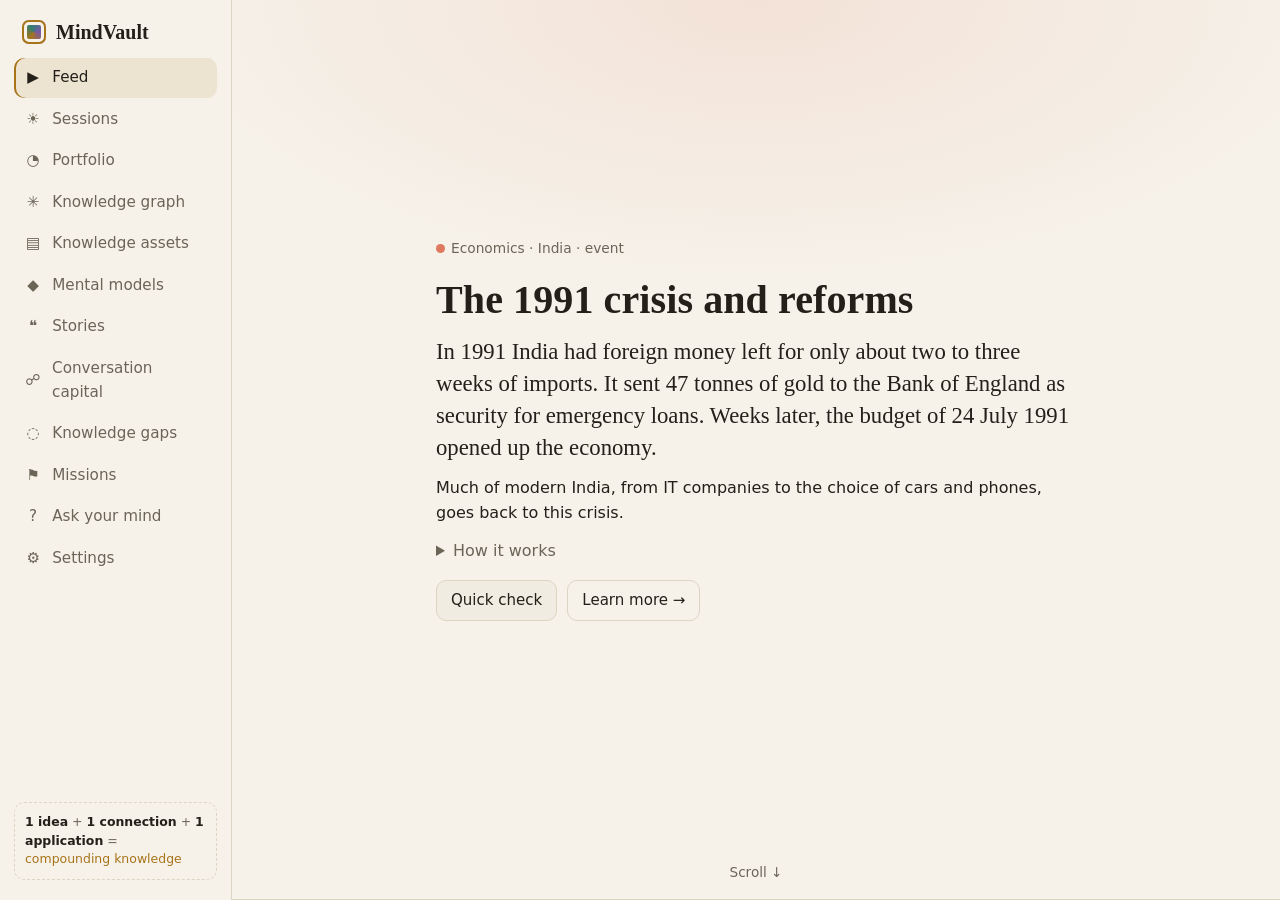
==== index.html @ 1b9e25d5 "MindVault: an intellectual compounding engine Static web app: scrolling feed, sessions, knowledge po" ====
<!doctype html>
<html lang="en">
<head>
<meta charset="utf-8">
<meta name="viewport" content="width=device-width, initial-scale=1, viewport-fit=cover">
<meta name="theme-color" content="#0e1013">
<link rel="manifest" href="manifest.webmanifest">
<link rel="icon" href="icons/icon-192.png">
<link rel="apple-touch-icon" href="icons/apple-touch-icon.png">
<meta name="apple-mobile-web-app-capable" content="yes">
<meta name="mobile-web-app-capable" content="yes">
<meta name="apple-mobile-web-app-status-bar-style" content="black-translucent">
<title>MindVault: Knowledge That Keeps Growing</title>
<meta name="description" content="Build a better mind. MindVault tracks what you remember, understand, connect, explain and use, not how much you read.">
<link rel="stylesheet" href="css/styles.css">
</head>
<body>
<div class="app">
  <aside class="side" id="side">
    <a class="brand" href="#/today"><span class="logo" aria-hidden="true"></span><span>MindVault</span></a>
    <nav id="nav"></nav>
    <div class="side-foot">
      <div class="eq"><b>1 idea</b> + <b>1 connection</b> + <b>1 application</b> = <i>compounding knowledge</i></div>
    </div>
  </aside>
  <main class="main">
    <header class="topbar">
      <button class="menu" id="menu" aria-label="Menu">☰</button>
      <div class="top-title" id="toptitle"></div>
    </header>
    <div id="view" class="view" tabindex="-1"></div>
  </main>
</div>
<div id="toast" class="toast" role="status" aria-live="polite"></div>
<script src="js/data-assets.js"></script>
<script src="js/data-content.js"></script>
<script src="js/data-india.js"></script>
<script src="js/engine.js"></script>
<script src="js/coach.js"></script>
<script src="js/ui-core.js"></script>
<script src="js/session.js"></script>
<script src="js/views.js"></script>
<script src="js/feed.js"></script>
<script src="js/app.js"></script>
<script>if ("serviceWorker" in navigator && location.protocol.startsWith("http")) navigator.serviceWorker.register("sw.js");</script>
</body>
</html>
---- css/styles.css ----
:root {
  --bg: #0e1013; --panel: #161a1f; --panel2: #1c2128; --line: #2a313a; --text: #ece8de; --muted: #98a2ad;
  --gold: #e0b04c; --gold-soft: rgba(224,176,76,.14); --teal: #6fb7a8; --coral: #e07a5f; --violet: #b392d6; --blue: #7ab8e8;
  --ok: #7fc08a; --warn: #e0b04c; --bad: #e07a5f; --shadow: 0 8px 30px rgba(0,0,0,.35);
  --serif: "Iowan Old Style", "Palatino Linotype", Palatino, Georgia, serif;
  --sans: system-ui, -apple-system, "Segoe UI", Roboto, sans-serif;
  --r: 14px;
}
@media (prefers-color-scheme: light) {
  :root { --bg: #f6f2ea; --panel: #fffdf8; --panel2: #f1ece1; --line: #ddd5c4; --text: #23201a; --muted: #6b6558; --gold: #a8741a; --gold-soft: rgba(168,116,26,.12); --teal: #2f7f70; --coral: #bf4f33; --violet: #7a58a8; --blue: #3a79ad; --ok: #3f8a4d; --warn: #a8741a; --bad: #bf4f33; --shadow: 0 8px 24px rgba(60,40,10,.10); }
}
* { box-sizing: border-box; }
html, body { margin: 0; background: var(--bg); color: var(--text); font: 16px/1.55 var(--sans); }
h1, h2, h3, h4 { font-family: var(--serif); font-weight: 600; line-height: 1.2; margin: 0 0 .5rem; letter-spacing: .1px; }
h1 { font-size: clamp(1.7rem, 3.4vw, 2.5rem); } h2 { font-size: 1.45rem; } h3 { font-size: 1.12rem; } h4 { font-size: 1rem; }
p { margin: 0 0 .8rem; } a { color: var(--gold); }
button, input, textarea, select { font: inherit; color: inherit; }
.app { display: grid; grid-template-columns: 232px 1fr; min-height: 100vh; }
.side { position: sticky; top: 0; height: 100vh; padding: 20px 14px; border-right: 1px solid var(--line); display: flex; flex-direction: column; gap: 14px; background: var(--bg); }
.brand { display: flex; align-items: center; gap: 10px; text-decoration: none; color: var(--text); font: 600 1.25rem var(--serif); padding: 0 8px; }
.logo { width: 24px; height: 24px; border-radius: 7px; background: conic-gradient(from 210deg, var(--gold), var(--teal), var(--violet), var(--gold)); box-shadow: inset 0 0 0 5px var(--bg); outline: 2px solid var(--gold); outline-offset: -2px; }
nav { display: flex; flex-direction: column; gap: 2px; }
nav a { display: flex; align-items: center; gap: 10px; padding: 8px 10px; border-radius: 10px; color: var(--muted); text-decoration: none; font-size: .95rem; }
nav a:hover { background: var(--panel); color: var(--text); }
nav a.on { background: var(--gold-soft); color: var(--text); box-shadow: inset 2px 0 0 var(--gold); }
nav a .ic { width: 1.2em; text-align: center; }
nav a .dot { margin-left: auto; font-size: .72rem; background: var(--coral); color: #fff; border-radius: 99px; padding: 0 7px; }
.side-foot { margin-top: auto; }
.eq { font-size: .78rem; color: var(--muted); border: 1px dashed var(--line); border-radius: 10px; padding: 10px; line-height: 1.5; }
.eq b { color: var(--text); font-weight: 600; } .eq i { color: var(--gold); font-style: normal; }
.topbar { display: none; align-items: center; gap: 12px; padding: 10px 16px; border-bottom: 1px solid var(--line); position: sticky; top: 0; background: var(--bg); z-index: 5; }
.menu { background: none; border: 1px solid var(--line); border-radius: 8px; padding: 4px 10px; cursor: pointer; }
.top-title { font: 600 1.05rem var(--serif); }
.main { min-width: 0; }
.view { max-width: 1120px; margin: 0 auto; padding: 28px clamp(16px, 3vw, 36px) 80px; outline: none; }
.view > header.pg { margin-bottom: 20px; } .sub { color: var(--muted); max-width: 70ch; }
.eyebrow { text-transform: uppercase; letter-spacing: .14em; font-size: .72rem; color: var(--gold); font-weight: 600; margin-bottom: 6px; }
.grid { display: grid; gap: 16px; } .g2 { grid-template-columns: repeat(auto-fit, minmax(300px, 1fr)); } .g3 { grid-template-columns: repeat(auto-fit, minmax(240px, 1fr)); } .g4 { grid-template-columns: repeat(auto-fit, minmax(170px, 1fr)); }
.card { background: var(--panel); border: 1px solid var(--line); border-radius: var(--r); padding: 18px; }
.card.pad0 { padding: 0; overflow: hidden; } .card.hl { border-color: color-mix(in srgb, var(--gold) 50%, var(--line)); background: linear-gradient(180deg, var(--gold-soft), var(--panel) 70%); }
.card h3 { margin-bottom: .35rem; }
.row { display: flex; gap: 10px; align-items: center; flex-wrap: wrap; } .between { justify-content: space-between; } .col { display: flex; flex-direction: column; gap: 10px; }
.muted { color: var(--muted); } .small { font-size: .86rem; } .tiny { font-size: .76rem; } .center { text-align: center; } .gold { color: var(--gold); } .mt { margin-top: 16px; } .mb { margin-bottom: 16px; }
.btn { background: var(--panel2); border: 1px solid var(--line); color: var(--text); border-radius: 10px; padding: 8px 14px; cursor: pointer; text-decoration: none; display: inline-flex; gap: 8px; align-items: center; font-size: .94rem; }
.btn:hover { border-color: var(--gold); } .btn:disabled { opacity: .45; cursor: not-allowed; }
.btn.primary { background: var(--gold); color: #1a1405; border-color: var(--gold); font-weight: 600; } .btn.primary:hover { filter: brightness(1.08); }
.btn.ghost { background: transparent; } .btn.sm { padding: 4px 10px; font-size: .84rem; } .btn.rec { background: var(--coral); color: #fff; border-color: var(--coral); }
.chip { display: inline-flex; align-items: center; gap: 6px; padding: 4px 11px; border: 1px solid var(--line); background: transparent; color: var(--muted); border-radius: 99px; font-size: .86rem; cursor: pointer; }
.chip:hover { color: var(--text); border-color: var(--muted); } .chip.on { background: var(--gold-soft); color: var(--text); border-color: var(--gold); }
.chip.static { cursor: default; }
.dotc { width: 9px; height: 9px; border-radius: 50%; display: inline-block; }
.badge { display: inline-block; font-size: .72rem; padding: 2px 9px; border-radius: 99px; border: 1px solid var(--line); color: var(--muted); letter-spacing: .02em; white-space: nowrap; }
.badge.sur { color: var(--violet); border-color: var(--violet); } .badge.gap { color: var(--teal); border-color: var(--teal); } .badge.risk { color: var(--coral); border-color: var(--coral); }
input[type=text], textarea, select { width: 100%; background: var(--bg); border: 1px solid var(--line); border-radius: 10px; padding: 10px 12px; }
textarea { min-height: 130px; resize: vertical; } input:focus, textarea:focus, select:focus, button:focus-visible, a:focus-visible { outline: 2px solid var(--gold); outline-offset: 2px; }
.lede { font: 1.35rem/1.4 var(--serif); }
.num { font: 600 2.2rem/1 var(--serif); font-variant-numeric: tabular-nums; } .num.sm { font-size: 1.6rem; }
.tile { background: var(--panel); border: 1px solid var(--line); border-radius: var(--r); padding: 14px 16px; }
.tile .lbl { color: var(--muted); font-size: .8rem; text-transform: uppercase; letter-spacing: .08em; margin-top: 6px; }
.bar { height: 8px; background: var(--panel2); border-radius: 99px; overflow: hidden; } .bar > i { display: block; height: 100%; background: linear-gradient(90deg, var(--teal), var(--gold)); border-radius: 99px; }
.mrow { display: grid; grid-template-columns: 170px 1fr 56px 90px; gap: 12px; align-items: center; padding: 8px 0; border-bottom: 1px dashed var(--line); }
.mrow:last-child { border: 0; } .mrow .nm { font-size: .94rem; } .delta { font-size: .82rem; text-align: right; } .delta.up { color: var(--ok); } .delta.dn { color: var(--bad); }
.ladder { display: flex; gap: 4px; align-items: stretch; flex-wrap: wrap; } .rung { flex: 1 1 78px; min-width: 70px; border: 1px solid var(--line); border-radius: 9px; padding: 6px 7px; font-size: .72rem; color: var(--muted); line-height: 1.2; position: relative; }
.rung.done { color: var(--text); background: color-mix(in srgb, var(--c) 18%, transparent); border-color: var(--c); } .rung.cur { box-shadow: 0 0 0 2px var(--c); } .rung b { display: block; font-size: .78rem; }
.callout { border-left: 3px solid var(--gold); background: var(--gold-soft); padding: 12px 14px; border-radius: 0 10px 10px 0; }
.callout.teal { border-color: var(--teal); background: color-mix(in srgb, var(--teal) 12%, transparent); } .callout.violet { border-color: var(--violet); background: color-mix(in srgb, var(--violet) 12%, transparent); } .callout.coral { border-color: var(--coral); background: color-mix(in srgb, var(--coral) 12%, transparent); }
.field { margin-bottom: 14px; } .field .k { font-size: .7rem; letter-spacing: .14em; text-transform: uppercase; color: var(--gold); margin-bottom: 3px; font-weight: 600; }
.cascade { display: grid; grid-template-columns: repeat(auto-fit, minmax(210px, 1fr)); gap: 12px; position: relative; }
.casc { background: var(--panel); border: 1px solid var(--line); border-radius: var(--r); padding: 14px; position: relative; }
.casc:not(:last-child)::after { content: "→"; position: absolute; right: -14px; top: 40%; color: var(--gold); font-size: 1.3rem; z-index: 2; }
@media (max-width: 900px) { .casc:not(:last-child)::after { display: none; } }
.opt { display: block; width: 100%; text-align: left; background: var(--panel2); border: 1px solid var(--line); border-radius: 10px; padding: 11px 14px; cursor: pointer; margin-bottom: 8px; }
.opt:hover:not(:disabled) { border-color: var(--gold); } .opt.right { border-color: var(--ok); background: color-mix(in srgb, var(--ok) 14%, transparent); } .opt.wrong { border-color: var(--bad); background: color-mix(in srgb, var(--bad) 12%, transparent); }
.stepper { display: flex; gap: 4px; margin-bottom: 18px; } .stepper i { flex: 1; height: 5px; border-radius: 9px; background: var(--panel2); } .stepper i.done { background: var(--gold); } .stepper i.cur { background: var(--teal); }
.stage { max-width: 760px; margin: 0 auto; } .stage .card { padding: 24px; }
.scorebars .sr { display: grid; grid-template-columns: 120px 1fr 34px; gap: 10px; align-items: center; font-size: .86rem; margin: 5px 0; }
.sl-ok { color: var(--ok); } .sl-bad { color: var(--bad); }
.list { list-style: none; margin: 0; padding: 0; } .list li { padding: 9px 0; border-bottom: 1px dashed var(--line); } .list li:last-child { border: 0; }
.acard { cursor: pointer; transition: border-color .15s, transform .15s; text-decoration: none; color: inherit; display: block; } .acard:hover { border-color: var(--gold); transform: translateY(-1px); }
.toast { position: fixed; left: 50%; bottom: 24px; transform: translate(-50%, 30px); background: var(--text); color: var(--bg); padding: 10px 18px; border-radius: 99px; opacity: 0; transition: .25s; pointer-events: none; z-index: 50; max-width: 90vw; }
.toast.on { opacity: 1; transform: translate(-50%, 0); }
svg text { font-family: var(--sans); } .gsvg { width: 100%; height: 560px; background: var(--panel); border: 1px solid var(--line); border-radius: var(--r); touch-action: none; }
.gnode { cursor: pointer; } .gnode text { fill: var(--text); font-size: 10.5px; paint-order: stroke; stroke: var(--panel); stroke-width: 3px; }
.path { font: 1.1rem/1.7 var(--serif); } .path .arr { color: var(--gold); margin: 0 6px; } .path .n { padding: 2px 8px; border-radius: 8px; background: var(--panel2); border: 1px solid var(--line); white-space: nowrap; } .path .n.m { border-color: var(--violet); color: var(--violet); }
.tabs { display: flex; gap: 6px; flex-wrap: wrap; margin-bottom: 14px; } hr { border: 0; border-top: 1px solid var(--line); margin: 18px 0; }
.kbd { font: .75rem ui-monospace, monospace; border: 1px solid var(--line); border-radius: 5px; padding: 0 5px; }
details > summary { cursor: pointer; color: var(--muted); } details[open] > summary { margin-bottom: 8px; }
.hero { padding: 26px; border-radius: 20px; background: radial-gradient(1200px 300px at 10% -20%, var(--gold-soft), transparent), var(--panel); border: 1px solid var(--line); margin-bottom: 18px; }
@media (max-width: 860px) {
  .app { grid-template-columns: 1fr; } .side { position: fixed; z-index: 20; left: 0; top: 0; width: 250px; transform: translateX(-100%); transition: transform .2s; box-shadow: var(--shadow); } .side.open { transform: none; }
  .topbar { display: flex; } .mrow { grid-template-columns: 1fr 70px; } .mrow .bar { grid-column: 1 / -1; order: 3; } .gsvg { height: 440px; }
}
/* Feed */
.view.feed { max-width: none; padding: 0; }
.feed-scroll { height: 100vh; height: 100dvh; overflow-y: auto; scroll-snap-type: y mandatory; scrollbar-width: none; overscroll-behavior: contain; outline: none; }
.feed-scroll::-webkit-scrollbar { display: none; }
.fcard { min-height: 100%; scroll-snap-align: start; scroll-snap-stop: always; display: flex; align-items: center; justify-content: center; padding: 32px 20px 56px; position: relative; border-bottom: 1px solid var(--line);
  background: radial-gradient(900px 420px at 50% 0%, color-mix(in srgb, var(--dc) 13%, transparent), transparent 70%); }
.fcard .in { width: 100%; max-width: 640px; min-width: 0; overflow-wrap: anywhere; }
.fcard h2 { font-size: clamp(1.7rem, 4.4vw, 2.5rem); margin-bottom: .8rem; }
.fcard .lede { font-size: clamp(1.15rem, 2.6vw, 1.42rem); }
.factions { margin-top: 6px; }
.fhint { position: absolute; bottom: 16px; left: 0; right: 0; text-align: center; color: var(--muted); font-size: .85rem; animation: bob 1.6s ease-in-out infinite; }
@keyframes bob { 50% { transform: translateY(5px); } }
@media (max-width: 860px) { .feed-scroll { height: calc(100vh - 50px); height: calc(100dvh - 50px); } .fcard { padding: 22px 16px 48px; } }
@media (prefers-reduced-motion: reduce) { * { transition: none !important; animation: none !important; } }
/* Phone notches and home bars */
.topbar { padding-top: calc(10px + env(safe-area-inset-top)); }
.side { padding-top: calc(20px + env(safe-area-inset-top)); padding-bottom: calc(20px + env(safe-area-inset-bottom)); }
.fcard { padding-bottom: calc(56px + env(safe-area-inset-bottom)); }
@media (max-width: 860px) { .feed-scroll { height: calc(100dvh - 50px - env(safe-area-inset-top)); } }
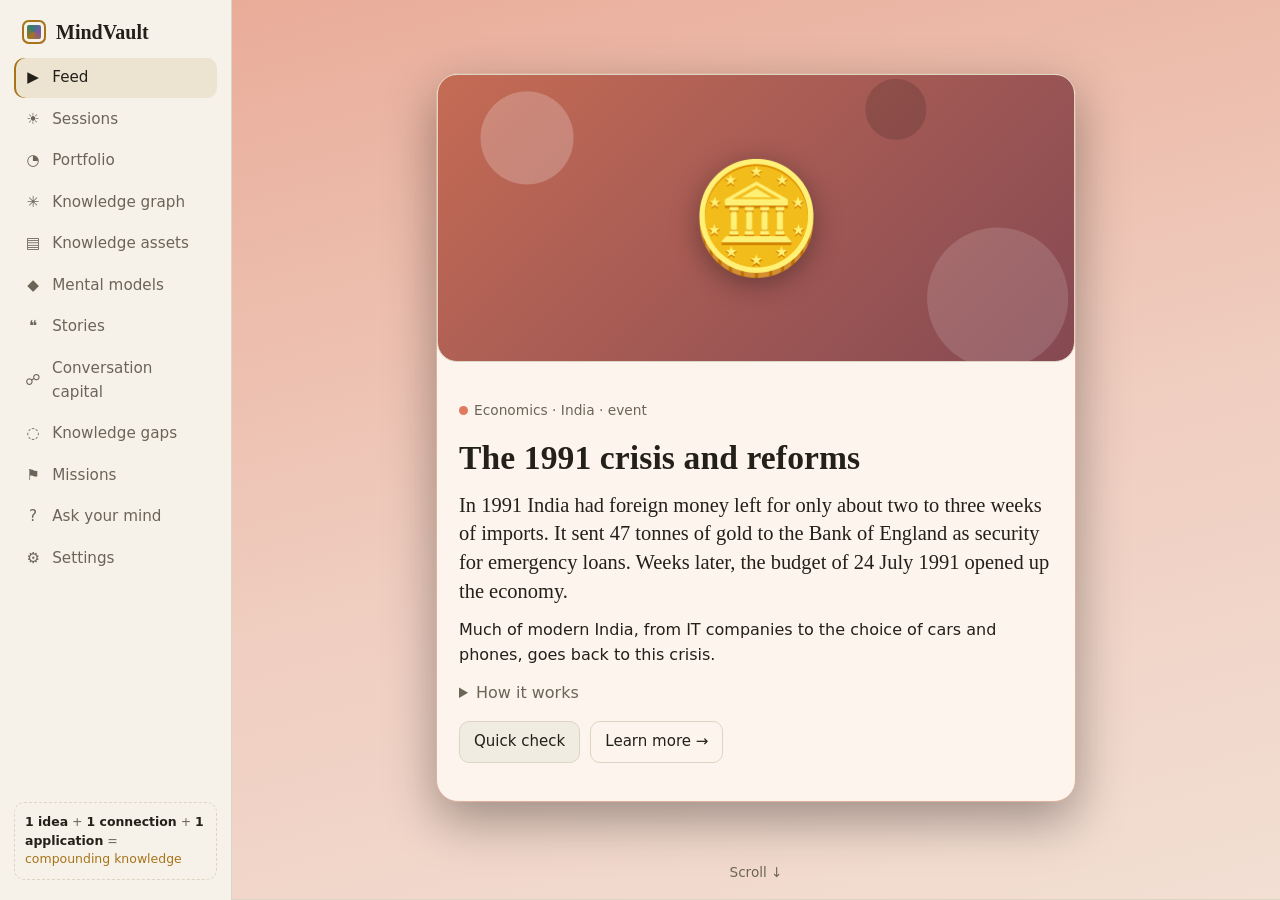
==== commit 2a32ec62: "Add Buffett and Munger wisdom and Munger's mental models 25 new ideas, 10 new mental models, 2 stori" ====
--- a/index.html
+++ b/index.html
@@ -35,9 +35,11 @@
 <script src="js/data-assets.js"></script>
 <script src="js/data-content.js"></script>
 <script src="js/data-india.js"></script>
+<script src="js/data-wisdom.js"></script>
 <script src="js/engine.js"></script>
 <script src="js/coach.js"></script>
 <script src="js/ui-core.js"></script>
+<script src="js/media.js"></script>
 <script src="js/session.js"></script>
 <script src="js/views.js"></script>
 <script src="js/feed.js"></script>
--- a/css/styles.css
+++ b/css/styles.css
@@ -109,3 +109,23 @@
 .side { padding-top: calc(20px + env(safe-area-inset-top)); padding-bottom: calc(20px + env(safe-area-inset-bottom)); }
 .fcard { padding-bottom: calc(56px + env(safe-area-inset-bottom)); }
 @media (max-width: 860px) { .feed-scroll { height: calc(100dvh - 50px - env(safe-area-inset-top)); } }
+/* Feed cards with pictures and colour */
+.fcard { background: linear-gradient(165deg, color-mix(in srgb, var(--dc) 58%, var(--bg)) 0%, color-mix(in srgb, var(--dc) 30%, var(--bg)) 55%, color-mix(in srgb, var(--dc) 16%, var(--bg)) 100%); }
+.fcard .in { background: color-mix(in srgb, var(--dc) 7%, var(--panel)); border: 1px solid color-mix(in srgb, var(--dc) 40%, var(--line)); border-radius: 22px; overflow: hidden; box-shadow: 0 18px 50px rgba(0,0,0,.35); }
+.fcard .body { padding: 20px 22px 22px; }
+.fcard h2 { font-size: clamp(1.5rem, 3.6vw, 2.1rem); }
+.fcard .lede { font-size: clamp(1.08rem, 2.3vw, 1.28rem); }
+.fcard .eyebrow { color: var(--dc); }
+.hero { position: relative; height: clamp(170px, 32vh, 300px); display: flex; align-items: center; justify-content: center; overflow: hidden;
+  background: radial-gradient(circle at 14% 22%, rgba(255,255,255,.22) 0 46px, transparent 47px), radial-gradient(circle at 88% 78%, rgba(255,255,255,.14) 0 70px, transparent 71px), radial-gradient(circle at 72% 12%, rgba(0,0,0,.14) 0 30px, transparent 31px),
+    linear-gradient(135deg, color-mix(in srgb, var(--dc) 88%, #000), color-mix(in srgb, var(--dc) 50%, #2a1846)); }
+.hero .emo { font-size: clamp(60px, 12vh, 108px); line-height: 1; filter: drop-shadow(0 6px 14px rgba(0,0,0,.35)); }
+.hero img { position: absolute; inset: 0; width: 100%; height: 100%; object-fit: cover; object-position: center 30%; opacity: 0; transition: opacity .4s; }
+.hero.has-img img { opacity: 1; }
+.hero.contain img { object-fit: contain; object-position: center; background: #f4f1ea; padding: 12px; }
+.hero .credit { position: absolute; right: 8px; bottom: 6px; font-size: .66rem; color: #fff; background: rgba(0,0,0,.55); padding: 1px 8px; border-radius: 99px; text-decoration: none; opacity: 0; }
+.hero.has-img .credit { opacity: 1; }
+.hero.banner { height: clamp(84px, 15vh, 130px); }
+.hero.banner .emo { font-size: clamp(40px, 7vh, 64px); }
+.hero.wide { border-radius: var(--r); margin-bottom: 16px; height: clamp(180px, 36vh, 360px); }
+@media (max-width: 860px) { .fcard .body { padding: 16px 16px 18px; } .hero { height: clamp(150px, 28vh, 240px); } }
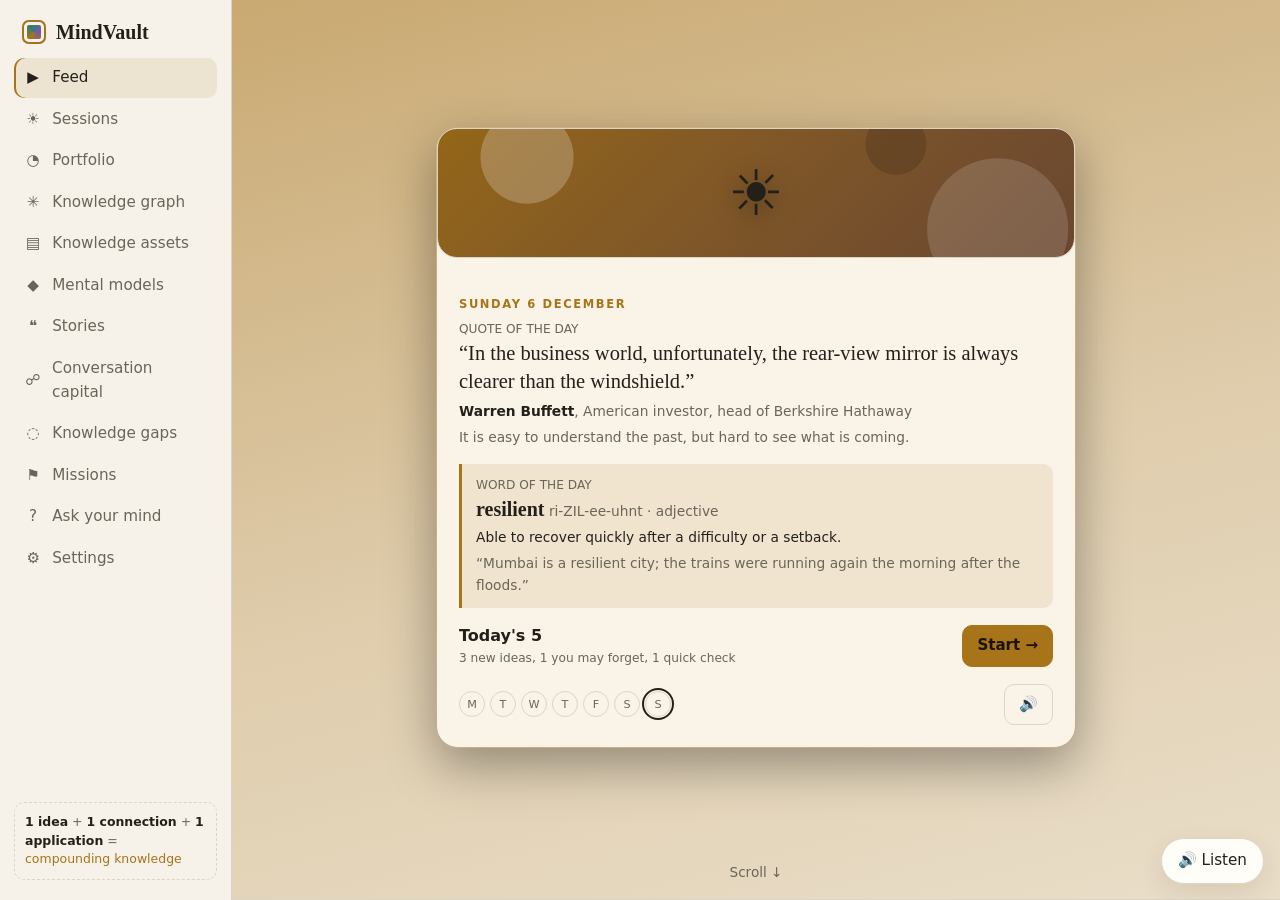
==== commit 64ef1e0b: "Add content packs, listen mode, daily habit features and device sync - 96 new ideas in four packs (M" ====
--- a/index.html
+++ b/index.html
@@ -20,6 +20,7 @@
     <a class="brand" href="#/today"><span class="logo" aria-hidden="true"></span><span>MindVault</span></a>
     <nav id="nav"></nav>
     <div class="side-foot">
+      <button class="btn primary install-btn" hidden style="width:100%;justify-content:center;margin-bottom:10px">Install app</button>
       <div class="eq"><b>1 idea</b> + <b>1 connection</b> + <b>1 application</b> = <i>compounding knowledge</i></div>
     </div>
   </aside>
@@ -27,6 +28,7 @@
     <header class="topbar">
       <button class="menu" id="menu" aria-label="Menu">☰</button>
       <div class="top-title" id="toptitle"></div>
+      <button class="btn sm primary install-btn" hidden>Install app</button>
     </header>
     <div id="view" class="view" tabindex="-1"></div>
   </main>
@@ -36,6 +38,11 @@
 <script src="js/data-content.js"></script>
 <script src="js/data-india.js"></script>
 <script src="js/data-wisdom.js"></script>
+<script src="js/pack-maharashtra.js"></script>
+<script src="js/pack-india.js"></script>
+<script src="js/pack-money.js"></script>
+<script src="js/pack-thinkers.js"></script>
+<script src="js/data-daily.js"></script>
 <script src="js/engine.js"></script>
 <script src="js/coach.js"></script>
 <script src="js/ui-core.js"></script>
@@ -43,7 +50,10 @@
 <script src="js/session.js"></script>
 <script src="js/views.js"></script>
 <script src="js/feed.js"></script>
+<script src="js/daily.js"></script>
+<script src="js/sync.js"></script>
 <script src="js/app.js"></script>
+<script src="js/install.js"></script>
 <script>if ("serviceWorker" in navigator && location.protocol.startsWith("http")) navigator.serviceWorker.register("sw.js");</script>
 </body>
 </html>
--- a/css/styles.css
+++ b/css/styles.css
@@ -129,3 +129,17 @@
 .hero.banner .emo { font-size: clamp(40px, 7vh, 64px); }
 .hero.wide { border-radius: var(--r); margin-bottom: 16px; height: clamp(180px, 36vh, 360px); }
 @media (max-width: 860px) { .fcard .body { padding: 16px 16px 18px; } .hero { height: clamp(150px, 28vh, 240px); } }
+/* Install button and help */
+[hidden] { display: none !important; }
+.topbar .install-btn { margin-left: auto; }
+.modal { position: fixed; inset: 0; z-index: 60; background: rgba(0,0,0,.6); display: flex; align-items: center; justify-content: center; padding: 18px; }
+.modal .card { max-width: 440px; width: 100%; box-shadow: var(--shadow); }
+.modal ol { padding-left: 1.2rem; } .modal li { margin-bottom: .5rem; }
+/* Listen mode, week dots */
+.listen-fab { position: fixed; right: 16px; bottom: calc(16px + env(safe-area-inset-bottom)); z-index: 15; border: 1px solid var(--line); background: var(--panel); color: var(--text); border-radius: 99px; padding: 10px 16px; cursor: pointer; box-shadow: var(--shadow); font-size: .95rem; }
+.listen-fab.on { background: var(--gold); color: #1a1405; border-color: var(--gold); font-weight: 600; }
+.week { display: inline-flex; gap: 5px; }
+.wd { width: 26px; height: 26px; border-radius: 50%; display: inline-flex; align-items: center; justify-content: center; font-size: .7rem; border: 1px solid var(--line); color: var(--muted); }
+.wd.on { background: color-mix(in srgb, var(--teal) 30%, transparent); border-color: var(--teal); color: var(--text); }
+.wd.five { background: var(--gold); border-color: var(--gold); color: #1a1405; font-weight: 700; }
+.wd.today { outline: 2px solid var(--text); outline-offset: 1px; }
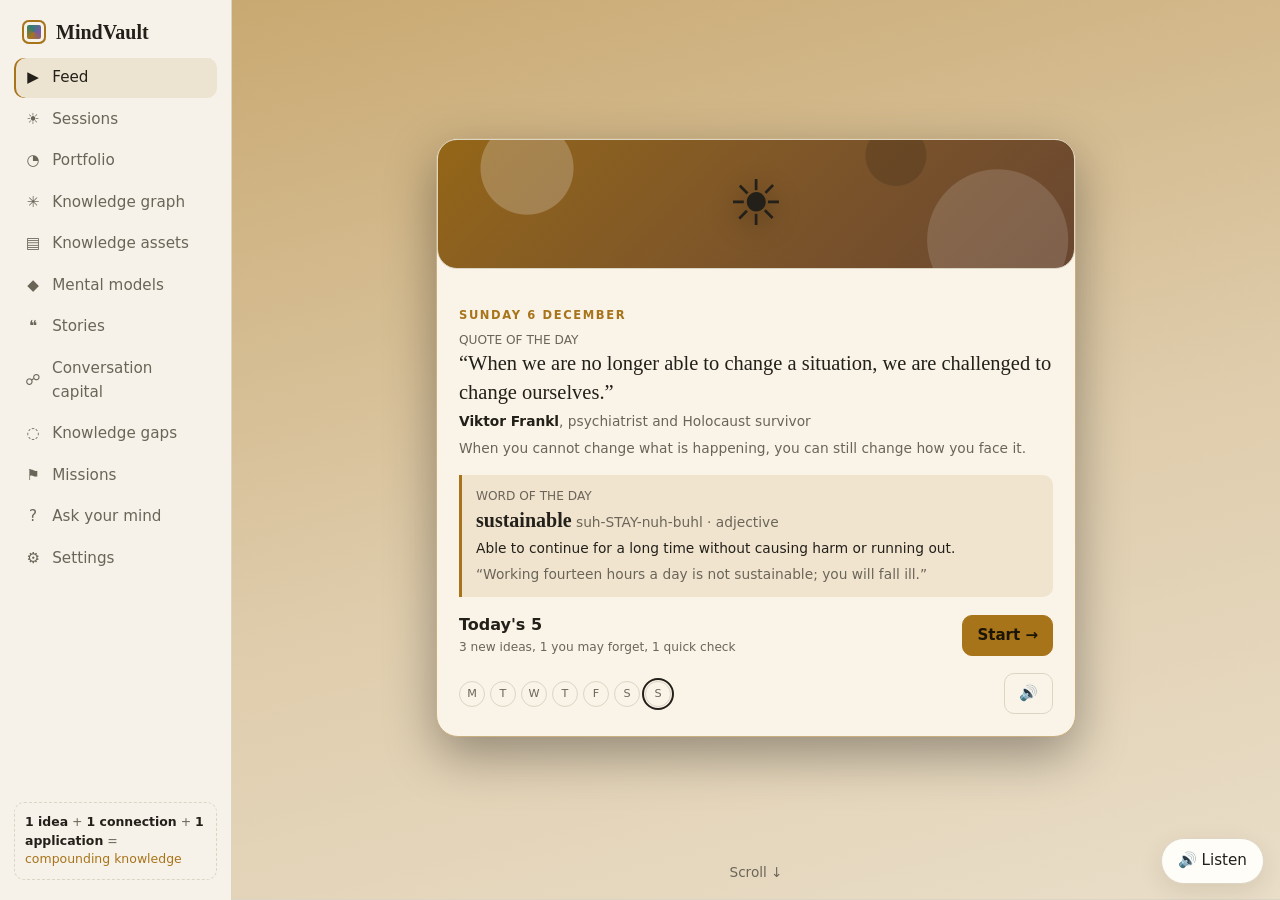
==== commit eb6eba7b: "Add 25 content packs: 946 ideas, 94 stories, 47 mental models Enough new material for about six mont" ====
--- a/index.html
+++ b/index.html
@@ -43,6 +43,32 @@
 <script src="js/pack-money.js"></script>
 <script src="js/pack-thinkers.js"></script>
 <script src="js/data-daily.js"></script>
+<script src="js/data-daily-2.js"></script>
+<script src="js/pack-arts.js"></script>
+<script src="js/pack-business.js"></script>
+<script src="js/pack-economics.js"></script>
+<script src="js/pack-geography.js"></script>
+<script src="js/pack-health.js"></script>
+<script src="js/pack-india-culture.js"></script>
+<script src="js/pack-india-economy.js"></script>
+<script src="js/pack-india-history.js"></script>
+<script src="js/pack-india-modern.js"></script>
+<script src="js/pack-india-nature.js"></script>
+<script src="js/pack-india-science.js"></script>
+<script src="js/pack-lives.js"></script>
+<script src="js/pack-mh-culture.js"></script>
+<script src="js/pack-mh-places.js"></script>
+<script src="js/pack-models.js"></script>
+<script src="js/pack-mumbai-places.js"></script>
+<script src="js/pack-mumbai-works.js"></script>
+<script src="js/pack-philosophy.js"></script>
+<script src="js/pack-psychology.js"></script>
+<script src="js/pack-science-life.js"></script>
+<script src="js/pack-science-physics.js"></script>
+<script src="js/pack-strategy.js"></script>
+<script src="js/pack-technology.js"></script>
+<script src="js/pack-world-history-1.js"></script>
+<script src="js/pack-world-history-2.js"></script>
 <script src="js/engine.js"></script>
 <script src="js/coach.js"></script>
 <script src="js/ui-core.js"></script>
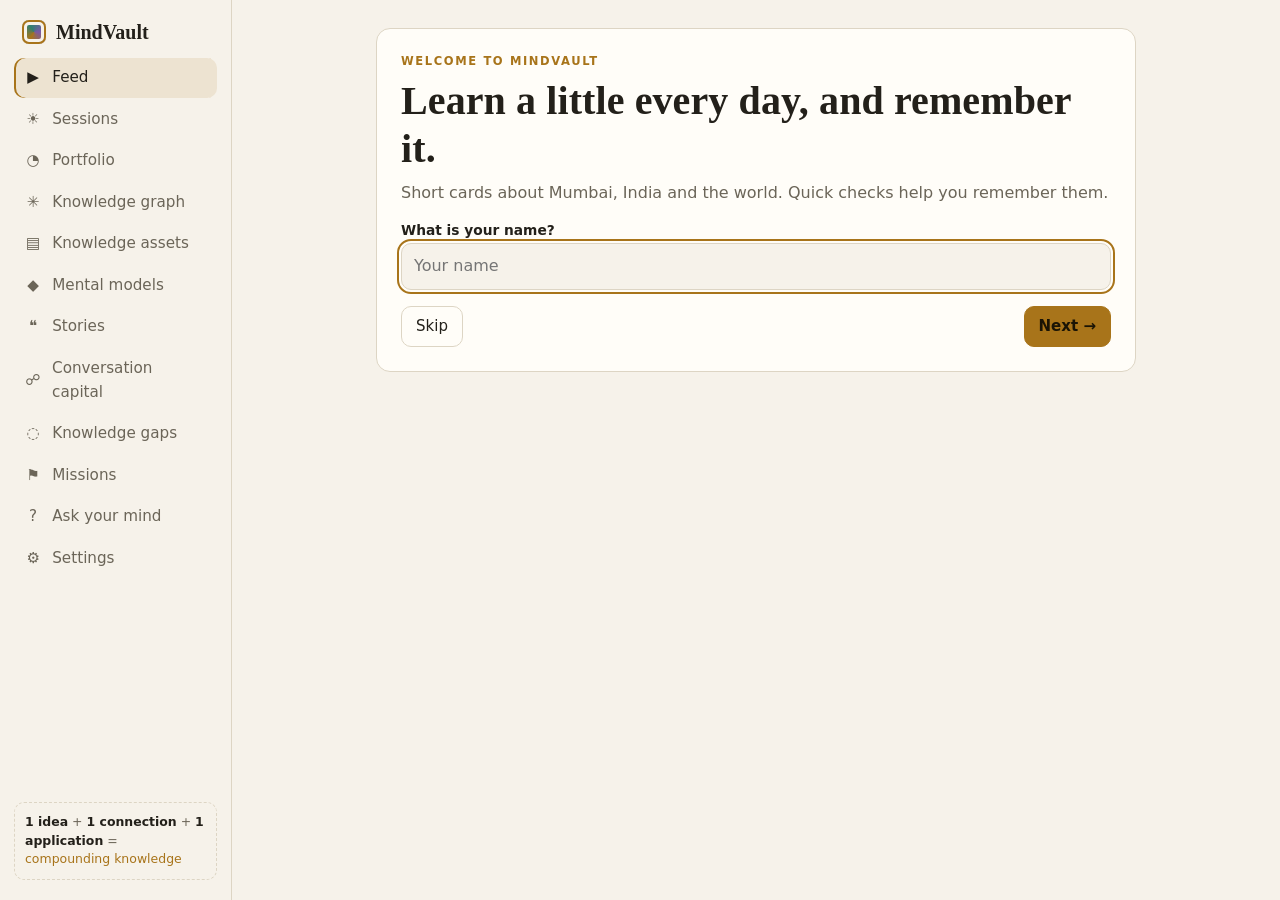
==== commit 8d521948: "Add her own topics and card sharing First open asks for a name and topics (24 tiles plus any typed i" ====
--- a/index.html
+++ b/index.html
@@ -69,7 +69,15 @@
 <script src="js/pack-technology.js"></script>
 <script src="js/pack-world-history-1.js"></script>
 <script src="js/pack-world-history-2.js"></script>
+<script src="js/pack-now-india.js"></script>
+<script src="js/pack-now-mumbai.js"></script>
+<script src="js/pack-now-tech.js"></script>
+<script src="js/pack-now-world.js"></script>
+<script src="js/pack-nature-india.js"></script>
+<script src="js/pack-nature-plants.js"></script>
+<script src="js/pack-nature-world.js"></script>
 <script src="js/engine.js"></script>
+<script src="js/topics.js"></script>
 <script src="js/coach.js"></script>
 <script src="js/ui-core.js"></script>
 <script src="js/media.js"></script>
@@ -78,6 +86,8 @@
 <script src="js/feed.js"></script>
 <script src="js/daily.js"></script>
 <script src="js/sync.js"></script>
+<script src="js/profile.js"></script>
+<script src="js/share.js"></script>
 <script src="js/app.js"></script>
 <script src="js/install.js"></script>
 <script>if ("serviceWorker" in navigator && location.protocol.startsWith("http")) navigator.serviceWorker.register("sw.js");</script>
--- a/css/styles.css
+++ b/css/styles.css
@@ -51,6 +51,7 @@
 .dotc { width: 9px; height: 9px; border-radius: 50%; display: inline-block; }
 .badge { display: inline-block; font-size: .72rem; padding: 2px 9px; border-radius: 99px; border: 1px solid var(--line); color: var(--muted); letter-spacing: .02em; white-space: nowrap; }
 .badge.sur { color: var(--violet); border-color: var(--violet); } .badge.gap { color: var(--teal); border-color: var(--teal); } .badge.risk { color: var(--coral); border-color: var(--coral); }
+.badge.now { color: var(--ok); border-color: var(--ok); }
 input[type=text], textarea, select { width: 100%; background: var(--bg); border: 1px solid var(--line); border-radius: 10px; padding: 10px 12px; }
 textarea { min-height: 130px; resize: vertical; } input:focus, textarea:focus, select:focus, button:focus-visible, a:focus-visible { outline: 2px solid var(--gold); outline-offset: 2px; }
 .lede { font: 1.35rem/1.4 var(--serif); }
@@ -143,3 +144,21 @@
 .wd.on { background: color-mix(in srgb, var(--teal) 30%, transparent); border-color: var(--teal); color: var(--text); }
 .wd.five { background: var(--gold); border-color: var(--gold); color: #1a1405; font-weight: 700; }
 .wd.today { outline: 2px solid var(--text); outline-offset: 1px; }
+/* Topics: chips above the feed, tiles in the picker */
+.topic-bar { display: flex; gap: 8px; overflow-x: auto; padding: 8px 12px; height: 48px; align-items: center; border-bottom: 1px solid var(--line); background: var(--bg); scrollbar-width: none; }
+.topic-bar::-webkit-scrollbar { display: none; }
+.topic-bar .chip { white-space: nowrap; flex: none; text-decoration: none; }
+.view.feed.chips .feed-scroll { height: calc(100vh - 48px); height: calc(100dvh - 48px); }
+@media (max-width: 860px) { .view.feed.chips .feed-scroll { height: calc(100dvh - 98px - env(safe-area-inset-top)); } }
+.ttiles { display: grid; grid-template-columns: repeat(auto-fill, minmax(140px, 1fr)); gap: 10px; }
+.ttile { display: flex; flex-direction: column; align-items: flex-start; gap: 2px; padding: 12px; border-radius: 12px; border: 1px solid var(--line); background: var(--panel2); color: var(--text); cursor: pointer; text-align: left; }
+.ttile .te { font-size: 1.6rem; line-height: 1.2; } .ttile .tl { font-weight: 600; font-size: .95rem; } .ttile .tn { font-size: .74rem; color: var(--muted); }
+.ttile.on { border-color: var(--gold); background: var(--gold-soft); box-shadow: inset 0 0 0 1px var(--gold); }
+.ttile.on .tl::after { content: " ✓"; color: var(--gold); }
+.chip .x { background: none; border: 0; color: inherit; cursor: pointer; padding: 0 0 0 4px; font-size: 1.05rem; line-height: 1; }
+@media (max-width: 400px) { .ttiles { grid-template-columns: repeat(2, 1fr); } }
+/* Share sheet */
+.modal .card.share-card { max-width: 460px; max-height: 92vh; max-height: 92dvh; overflow-y: auto; }
+.share-pic { margin: 12px 0; min-height: 120px; display: flex; align-items: center; justify-content: center; }
+.share-pic img { display: block; max-width: 100%; max-height: 52vh; width: auto; height: auto; border-radius: 10px; border: 1px solid var(--line); }
+.share-text { white-space: pre-wrap; overflow-wrap: anywhere; background: var(--panel2); border-radius: 10px; padding: 10px 12px; }
